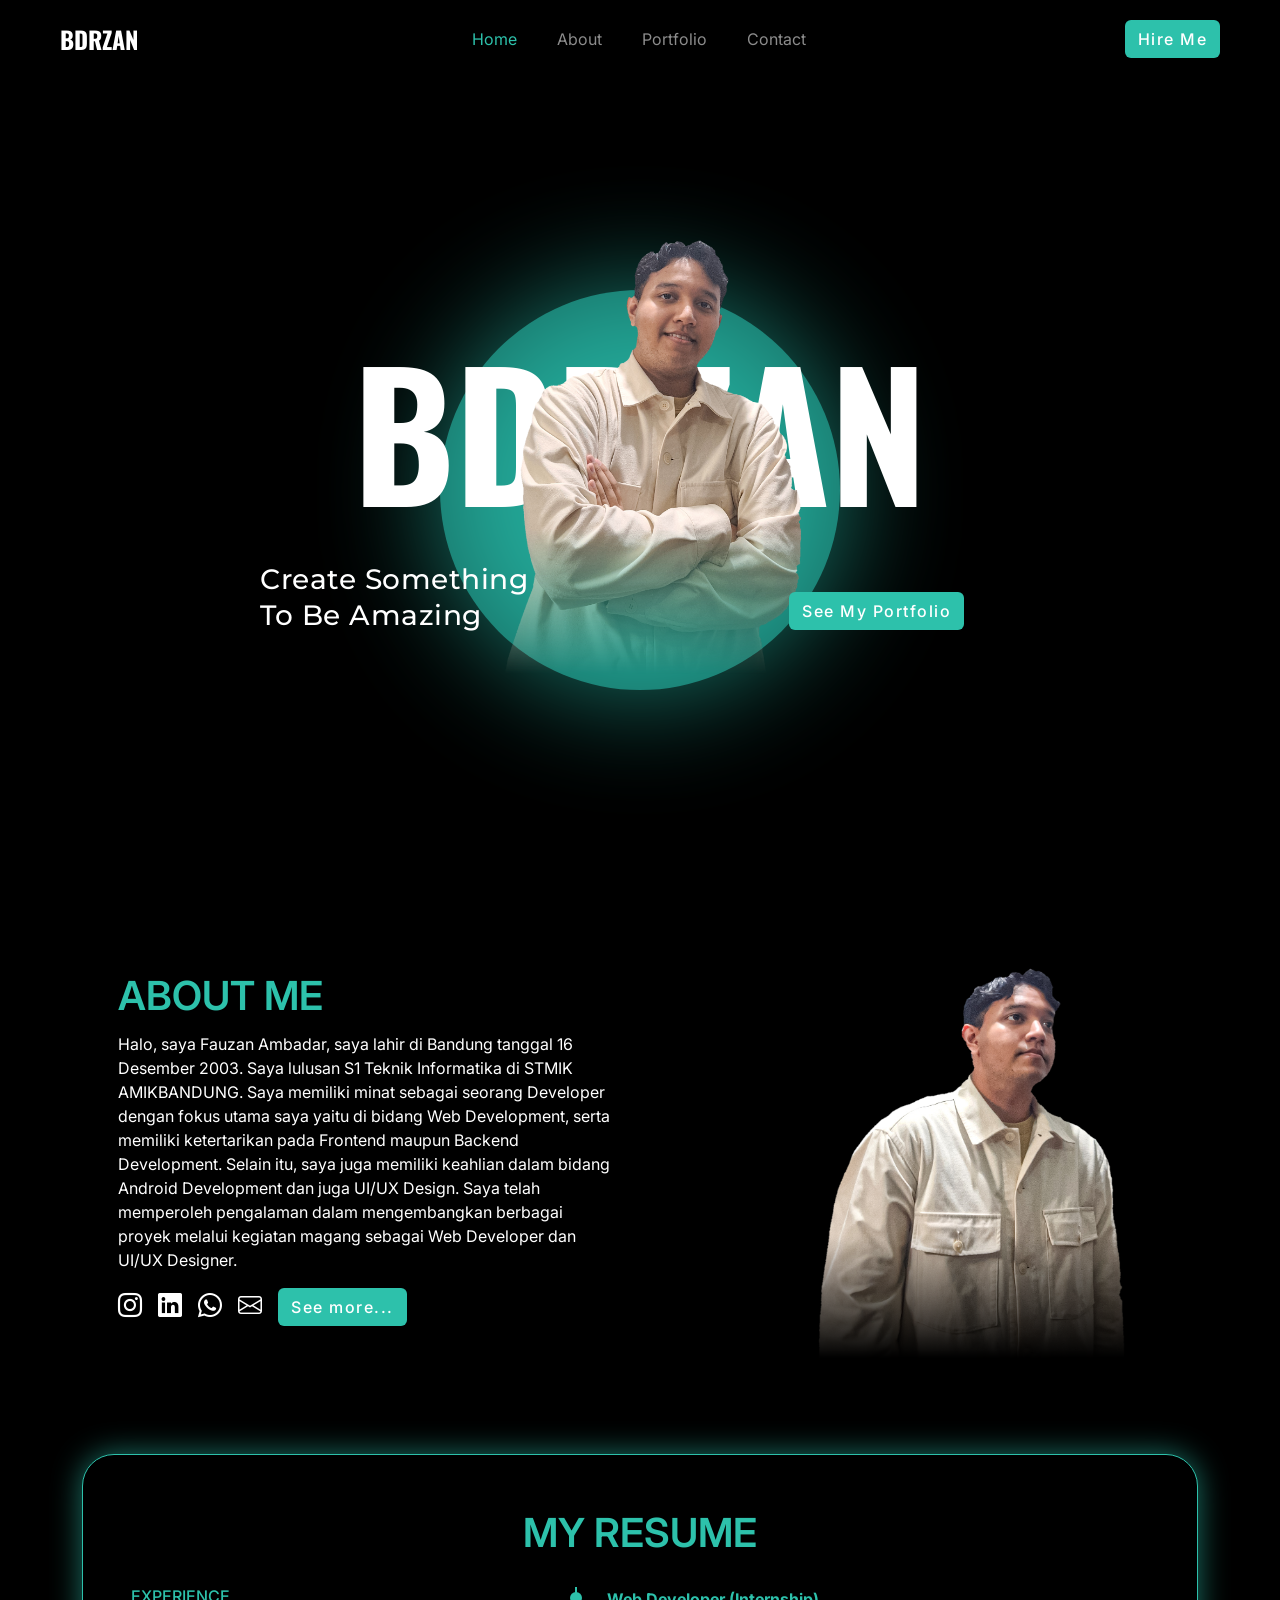
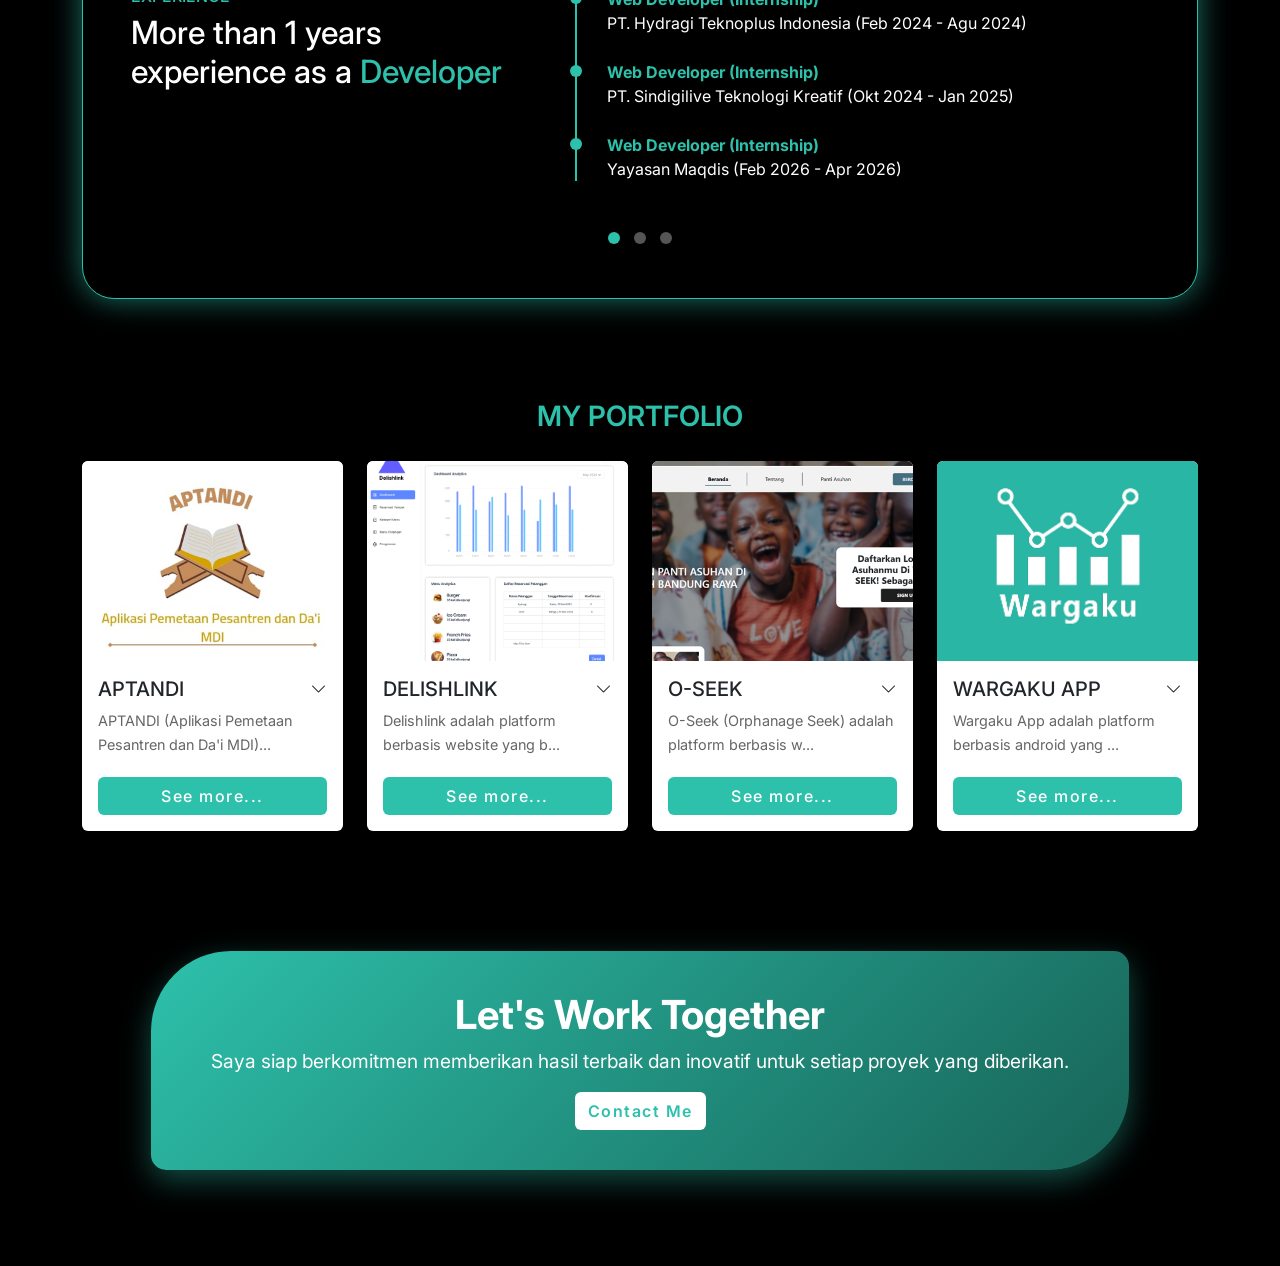
==== index.html @ 65e32401 "Add files via upload" ====
<!DOCTYPE html>
<html lang="en">
<head>
    <meta charset="UTF-8">
    <meta name="viewport" content="width=device-width, initial-scale=1.0">
    <title>BDRZAN - Portfolio Fauzan Ambadar</title>
    <link href="https://cdn.jsdelivr.net/npm/bootstrap@5.3.8/dist/css/bootstrap.min.css" rel="stylesheet" integrity="sha384-sRIl4kxILFvY47J16cr9ZwB07vP4J8+LH7qKQnuqkuIAvNWLzeN8tE5YBujZqJLB" crossorigin="anonymous">
    <link rel="preconnect" href="https://fonts.googleapis.com">
    <link rel="preconnect" href="https://fonts.gstatic.com" crossorigin>
    <link href="https://fonts.googleapis.com/css2?family=Inter:ital,opsz,wght@0,14..32,100..900;1,14..32,100..900&family=Montserrat:ital,wght@0,100..900;1,100..900&family=Oswald:wght@200..700&display=swap" rel="stylesheet">
    <link rel="stylesheet" href="https://cdn.jsdelivr.net/npm/bootstrap-icons@1.13.1/font/bootstrap-icons.min.css">
    <link rel="stylesheet" href="./css/style.css">
</head>
<body data-bs-spy="scroll" data-bs-target="#navRes">
    <!-- NAVBAR -->
    <nav class="navbar navbar-expand-lg navbar-dark w-100 fixed-top bg-black shadow-sm">
        <div class="container-fluid my-2">
            <a class="navbar-brand fs-4 ms-lg-5 fw-bold" href="#">BDRZAN</a>

            <button class="navbar-toggler" type="button" data-bs-toggle="collapse" data-bs-target="#navRes">
                <span class="navbar-toggler-icon"></span>
            </button>

            <div class="collapse navbar-collapse" id="navRes">
                <ul class="navbar-nav mx-auto mb-2 mb-lg-0 gap-lg-4">
                    <li class="nav-item">
                        <a class="nav-link" aria-current="page" href="#home">Home</a>
                    </li>
                    <li class="nav-item">
                        <a class="nav-link" href="#about">About</a>
                    </li>
                    <li class="nav-item">
                        <a class="nav-link" href="#portfolio">Portfolio</a>
                    </li>
                    <li class="nav-item">
                        <a class="nav-link" href="#contact">Contact</a>
                    </li>
                </ul>

                <a class="btn btn-aksen me-lg-5 fw-medium" href="https://mail.google.com/mail/?view=cm&fs=1&to=fauzanambadar12@gmail.com" target="_blank" role="button">Hire Me</a>
            </div>
        </div>
    </nav>

    <!-- HOME PAGE -->
    <section id="home" class="container-fluid min-vh-100 d-flex align-items-center justify-content-center overflow-hidden py-5">

        <div class="hero-content position-relative">
            <span class="circle-text fw-bold text-white display-1 position-absolute">BDRZAN</span>

            <img src="assets/image/profile1.png" alt="profile" class="profile-img img-fluid position-relative">

            <p class="tagline fw-medium text-white position-absolute">
                Create Something<br>To Be Amazing
            </p>

            <a class="btn btn-aksen fw-medium text-white btn-port position-absolute me-3" href="#portfolio" role="button">See My Portfolio</a>
        </div>

    </section>

    <!-- ABOUT PAGE -->
    <section id="about" class="container py-5">
        <div class="row align-items-center">

            <div class="col-lg-7 col-md-5 ps-lg-5 px-4 px-lg-0">
                <h1 class="pt-3 pb-1 fw-semibold text-aksen">ABOUT ME</h1>
                <p class="about-description text-white">Halo, saya Fauzan Ambadar, saya lahir di Bandung tanggal 16 Desember 2003. Saya lulusan S1 Teknik Informatika di STMIK AMIKBANDUNG. Saya memiliki minat sebagai seorang Developer dengan fokus utama saya yaitu di bidang Web Development, serta memiliki ketertarikan pada Frontend maupun Backend Development. Selain itu, saya juga memiliki keahlian dalam bidang Android Development dan juga UI/UX Design. Saya telah memperoleh pengalaman dalam mengembangkan berbagai proyek melalui kegiatan magang sebagai Web Developer dan UI/UX Designer. </p>

                <div class="d-flex gap-3 mb-4">
                    <a href="https://www.instagram.com/bdr_zan16/" target="_blank" class="social-icon">
                        <i class="bi bi-instagram"></i>
                    </a>
                    <a href="https://www.linkedin.com/in/fauzanambadar" target="_blank" class="social-icon">
                        <i class="bi bi-linkedin"></i>
                    </a>
                    <a href="https://wa.me/6289513808029" target="_blank" class="social-icon">
                        <i class="bi bi-whatsapp"></i>
                    </a>
                    <a href="https://mail.google.com/mail/?view=cm&fs=1&to=fauzanambadar12@gmail.com" target="_blank" class="social-icon">
                        <i class="bi bi-envelope"></i>
                    </a>
                    <a class="btn btn-aksen fw-medium text-white" href="#resume" role="button">See more...</a>
                </div>
            </div>

            <div class="col-lg-5 col-md-7 d-none d-lg-block d-md-block text-center rounded-circle img-about">
                <img src="assets/image/profile2.png" alt="profile" class="img-fluid about-img">
            </div>

        </div>
    </section>

    <!-- RESUME PAGE -->
    <section id="resume" class="container py-5">
        <div class="hero-resume border border-1 border-aksen rounded-5 p-5">

            <div class="row mb-4">
                <div class="col-12 text-center">
                    <div class="fw-semibold text-aksen fs-1">MY RESUME</div>
                </div>
            </div>

            <div class="slider-container overflow-hidden">
                <div id="slider-wrapper" class="slider-wrapper d-flex">
                </div>
            </div>

            <div class="slider-dots">
                <span class="dot active"></span>
                <span class="dot"></span>
                <span class="dot"></span>
            </div>

        </div>
    </section>

    <!-- PORTFOLIO PAGE -->
    <section id="portfolio" class="container py-5">
        <div class="row mb-4">
            <div class="col-12 text-center">
                <div class="fw-semibold text-aksen fs-3">MY PORTFOLIO</div>
            </div>
        </div>
        <div id="portfolio-container" class="row justify-content-center gap-lg-0 gap-4"></div>
    </section>

    <!-- CONTACT PAGE -->
    <section id="contact" class="container py-5">
        <div class="d-flex justify-content-center align-items-center pb-5 px-1">
            <div class="contact-banner">
                <h1 class="fw-bold">Let's Work Together</h1>
                <p>Saya siap berkomitmen memberikan hasil terbaik dan inovatif untuk setiap proyek yang diberikan. </p>
                <a href="https://mail.google.com/mail/?view=cm&fs=1&to=fauzanambadar12@gmail.com" class="btn btn-contact fw-semibold" target="_blank">Contact Me</a>
            </div>
        </div>
    </section>

</body>
</html>

<script src="./js/script.js"></script>
<script src="https://cdn.jsdelivr.net/npm/bootstrap@5.3.0/dist/js/bootstrap.bundle.min.js"></script>
---- css/style.css ----
/* ================= UNIVERSAL =================== */
* {
    font-family: 'inter', sans-serif;
}

html {
  scroll-behavior: smooth;
}

body {
    background-color: black;
}

section {
  scroll-margin-top: 80px; 
}

.btn {
    transition: 0.3s;
}

.btn-aksen {
    background-color: #2DC1AB;
    color: white;
    position: relative;
    letter-spacing: 1.5px;
}

.btn-aksen:hover {
    transform: translateY(-2px);
    box-shadow: 0 5px 20px rgba(45, 212, 191, 0.4);
    color: white !important;
    background-color: #176357;
}

.btn-aksen:active {
    background-color: transparent !important;
    color: #2DC1AB !important;
    border: 1px solid #2DC1AB;
}

.text-aksen {
    color: #2DC1AB;
}

/* ==================== NAVBAR ===================== */
.navbar-brand {
    font-family: "Oswald", sans-serif;
}

.nav-link {
  transition: color 0.3s ease;
}

.navbar-nav .nav-link.active {
    color: #2DC1AB;
}

.bg-black {
    background-color: #000;
}

/* ==================== HOME PAGE ===================== */
.hero-content {
    width: 400px; 
    height: 400px;
    display: flex;
    align-items: center;
    justify-content: center;
    position: absolute;
    top: 0;
    left: 0;
    transform: translate(0, 10%);
}

.hero-content::before {
    content: "";
    position: absolute;
    width: 400px;
    height: 400px;
    background-color: #2dd4bf;
    border-radius: 50%;
    opacity: 0.5;
    z-index: 0;
}

.hero-content::after {
    content: "";
    position: absolute;
    width: 400px;
    height: 400px;
    background-color: #2dd4bf;
    border-radius: 50%;
    filter: blur(60px);
    opacity: 0.6;
    z-index: -1;
}

.profile-img {
    z-index: 2;
    max-height: 65vh;
    position: absolute;
    transform: translate(15%, -12%);
    -webkit-mask-image: linear-gradient(to top, rgba(0,0,0,0) 0%, rgba(0,0,0,1) 30%);
    mask-image: linear-gradient(to top, rgba(0,0,0,0) 0%, rgba(0,0,0,1) 30%);
}

.circle-text {
    z-index: 1;
    font-family: "Oswald", sans-serif;
    font-size: 13.5vw;
    top: 35%;
    left: 50%;
    transform: translate(-50%, -50%);
}

.tagline {
    font-size: 2.2vw;
    line-height: 1.3;
    letter-spacing: 0.5px;
    font-family: "Montserrat", sans-serif;
    bottom: 10%;
    left: -45%;
    z-index: 3;
    text-align: left;
}

.btn-port {
    bottom: 15%;
    right: -35%;
    z-index: 3;
}

/* ==================== HOME PAGE [RESPONSIVE MOBILE] ===================== */
@media (max-width: 1024px) {
    .hero-content {
        width: 350px; 
        height: 350px;
    }

    .hero-content::before {
        width: 350px;
        height: 350px;
    }

    .hero-content::after {
        width: 350px;
        height: 350px;
    }

    .profile-img {
        max-height: 64vh;
    }

    .tagline {
        font-size: 2.5vw;
        left: -40%;
    }

    .circle-text {
        font-size: 16vw;
        top: 30%;
    }

    .btn-port {
        right: -45%;
    }
}

@media (max-width: 768px) {
    .hero-content {
        width: 350px; 
        height: 350px;
    }

    .hero-content::before {
        width: 350px;
        height: 350px;
    }

    .hero-content::after {
        width: 350px;
        height: 350px;
    }

    .profile-img {
        max-height: 64vh;
    }

    .tagline {
        font-size: 3.2vw;
        left: -40%;
    }

    .circle-text {
        font-size: 20vw;
        top: 30%;
    }
}

@media (max-width: 636px) {
    .hero-content {
        width: 350px; 
        height: 350px;
    }

    .hero-content::before {
        width: 350px;
        height: 350px;
    }

    .hero-content::after {
        width: 350px;
        height: 350px;
    }

    .circle-text {
        font-size: 25vw;
    }

    .tagline {
        font-size: 4vw;
        left: -25%;
    }

    .btn-port {
        bottom: -12%;
        right: -25%;
    }
}

@media (max-width: 528px) {
    .hero-content {
        width: 300px; 
        height: 300px;
    }

    .hero-content::before {
        width: 300px;
        height: 300px;
    }

    .hero-content::after {
        width: 300px;
        height: 300px;
    }

    .circle-text {
        font-size: 28vw;
    }

    .profile-img {
        max-height: 58vh;
    }

    .tagline {
        font-size: 4vw;
        left: -26%;
    }

    .btn-port {
        bottom: -20%;
        right: -25%;
    }
}

@media (max-width: 480px) {
    .hero-content {
        width: 270px; 
        height: 270px;
    }

    .hero-content::before {
        width: 270px;
        height: 270px;
    }

    .hero-content::after {
        width: 270px;
        height: 270px;
    }

    .circle-text {
        font-size: 28vw;
    }

    .profile-img {
        max-height: 52vh;
    }

    .tagline {
        font-size: 4vw;
        left: -15%;
    }

    .btn-port {
        bottom: -30%;
        right: -20%;
    }
}

@media (max-width: 360px) {
    .hero-content {
        width: 270px; 
        height: 270px;
    }

    .hero-content::before {
        width: 270px;
        height: 270px;
    }

    .hero-content::after {
        width: 270px;
        height: 270px;
    }

    .circle-text {
        font-size: 28vw;
    }

    .profile-img {
        max-height: 52vh;
    }

    .tagline {
        font-size: 4vw;
        left: -10%;
    }

    .btn-port {
        bottom: -30%;
        right: -10%;
    }
}


/* ==================== ABOUT PAGE ===================== */
.about-text {
    position: relative;
    left: 0;
    transform: translateX(-30%);
}

.about-description {
    max-width: 500px;
}

.about-img {
    height: 410px;
    width: 350px;
    -webkit-mask-image: linear-gradient(to top, rgba(0,0,0,0) 0%, rgba(0,0,0,1) 30%);
    mask-image: linear-gradient(to top, rgba(0,0,0,0) 0%, rgba(0,0,0,1) 30%);
}

.social-icon {
    text-decoration: none;
    font-size: 24px;
    color: white;
    transition: 0.3s;
}

.social-icon:hover {
    color: #2DC1AB;
}

/* ==================== RESUME PAGE ===================== */
.hero-resume {
    background-color: #000;
}

.border-aksen {
    border-color: #2DC1AB !important;
    box-shadow: 0 0 30px rgb(45, 193, 171, 0.6);
}

.slider-container {
    transition: height 0.4s ease-in-out;
    align-items: flex-start;
}

.slider-wrapper {
    display: flex;
    align-items: flex-start;
    transition: transform 0.5s ease-in-out;
    width: 100%;
}

.slide {
    width: 100%;
    flex-shrink: 0;
}

.timeline {
    list-style: none;
    padding-left: 30px;
    border-left: 2px solid #2DC1AB;
    margin-left: 10px;
}

.timeline li {
    margin-bottom: 25px;
    position: relative;
}

.timeline li::before {
    content: "";
    position: absolute;
    left: -37px; 
    top: 5px;
    width: 12px;
    height: 12px;
    background: #2DC1AB;
    border-radius: 50%;
    z-index: 1;
}

.slider-dots {
    text-align: center;
    margin-top: 20px;
}

.dot {
    height: 12px;
    width: 12px;
    margin: 0 5px;
    background-color: #555;
    border-radius: 50%;
    display: inline-block;
    cursor: pointer;
}

.dot.active {
    background-color: #2DC1AB;
}

/* ==================== PORTFOLIO PAGE ===================== */
.img-container {
    height: 200px;
    overflow: hidden;
}

.img-port {
    border-top-left-radius: inherit; 
    border-top-right-radius: inherit;
}

.card-img-top {
    height: 200px;
    object-fit: cover;
    width: 100%;
}

.card {
    transition: transform 0.3s ease;
}

.card:hover {
    transform: translateY(-10px);
    box-shadow: 0 10px 30px rgb(45, 193, 171, 0.4) !important;
}

.card-text {
    display: -webkit-box;
    -webkit-box-orient: vertical;
    overflow: hidden;
    font-size: 0.9rem;
    line-height: 1.5rem;
    color: #666;
}

.toggle-icon {
    transition: transform 0.3s ease;
}

[aria-expanded="true"] .toggle-icon {
    transform: rotate(180deg);
}

/* ==================== CONTACT PAGE ===================== */
.contact-banner {
    width: fit-content;
    padding: 40px 60px;
    background: linear-gradient(135deg, #2DC1AB 0%, #176357 100%);
    border-radius: 80px 15px 80px 15px;
    color: white;
    text-align: center;
    box-shadow: 0 10px 30px rgb(45, 193, 171, 0.4);
}

.contact-banner h2 {
    margin-bottom: 10px;
}

.contact-banner p {
    font-size: 1.2rem;
}

.btn-contact {
    background-color: white;
    color: #2DC1AB;
    position: relative;
    letter-spacing: 1.5px;
}

.btn-contact:hover {
    transform: translateY(-2px);
    box-shadow: 0 5px 20px rgba(45, 212, 191, 0.4);
    color: white !important;
    background-color: #176357;
}

.btn-contact:active {
    background-color: transparent !important;
    color: white !important;
    border: 1px solid white;
}
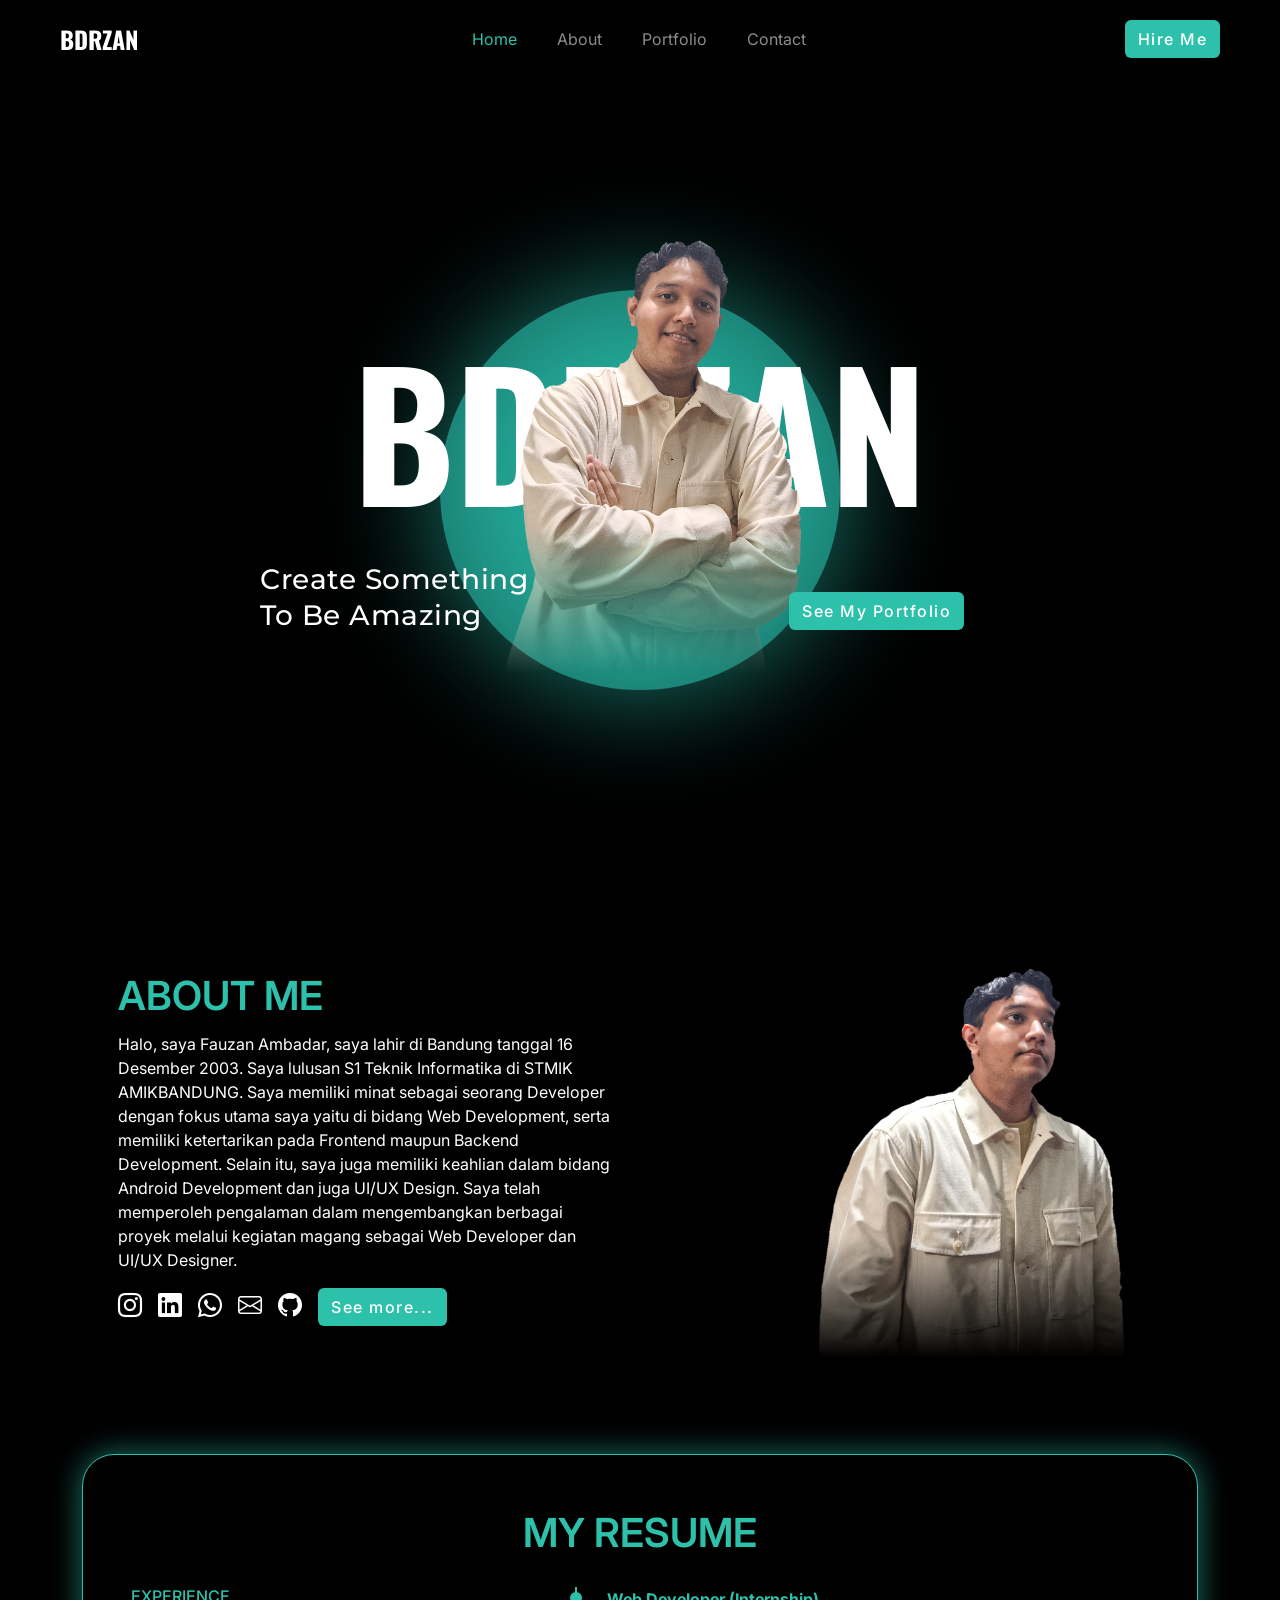
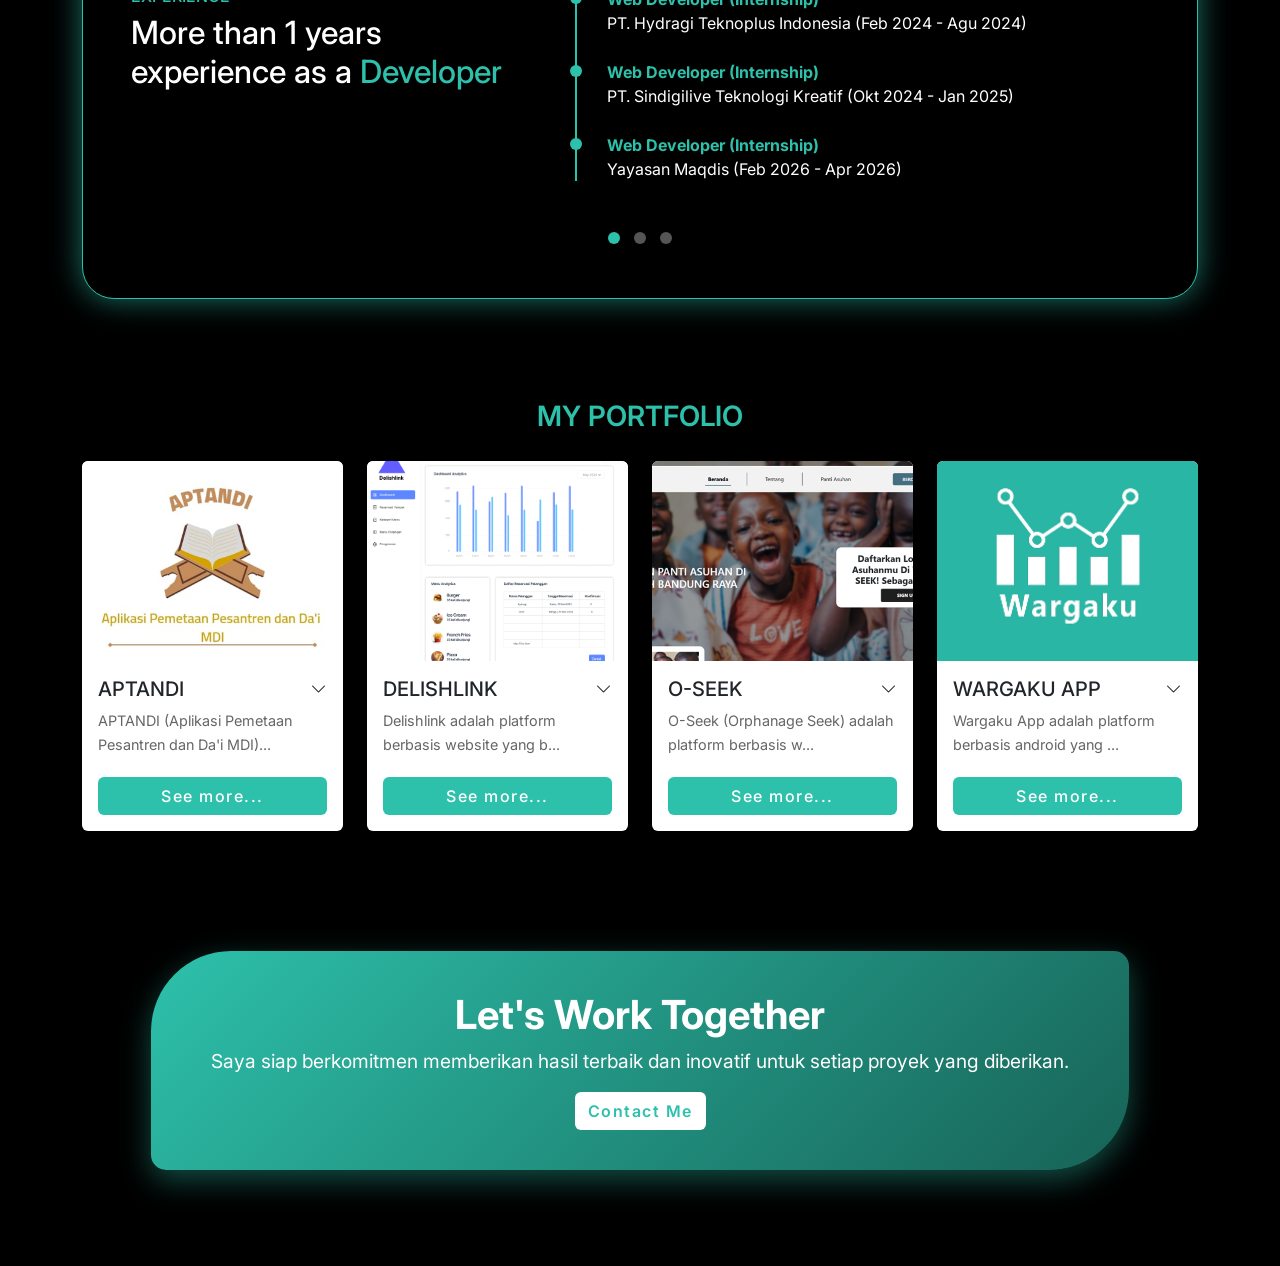
==== commit b7e9eff4: "Add files via upload" ====
--- a/index.html
+++ b/index.html
@@ -80,6 +80,9 @@
                     <a href="https://mail.google.com/mail/?view=cm&fs=1&to=fauzanambadar12@gmail.com" target="_blank" class="social-icon">
                         <i class="bi bi-envelope"></i>
                     </a>
+                    <a href="https://github.com/bdrzan16" target="_blank" class="social-icon">
+                        <i class="bi bi-github"></i>
+                    </a>
                     <a class="btn btn-aksen fw-medium text-white" href="#resume" role="button">See more...</a>
                 </div>
             </div>
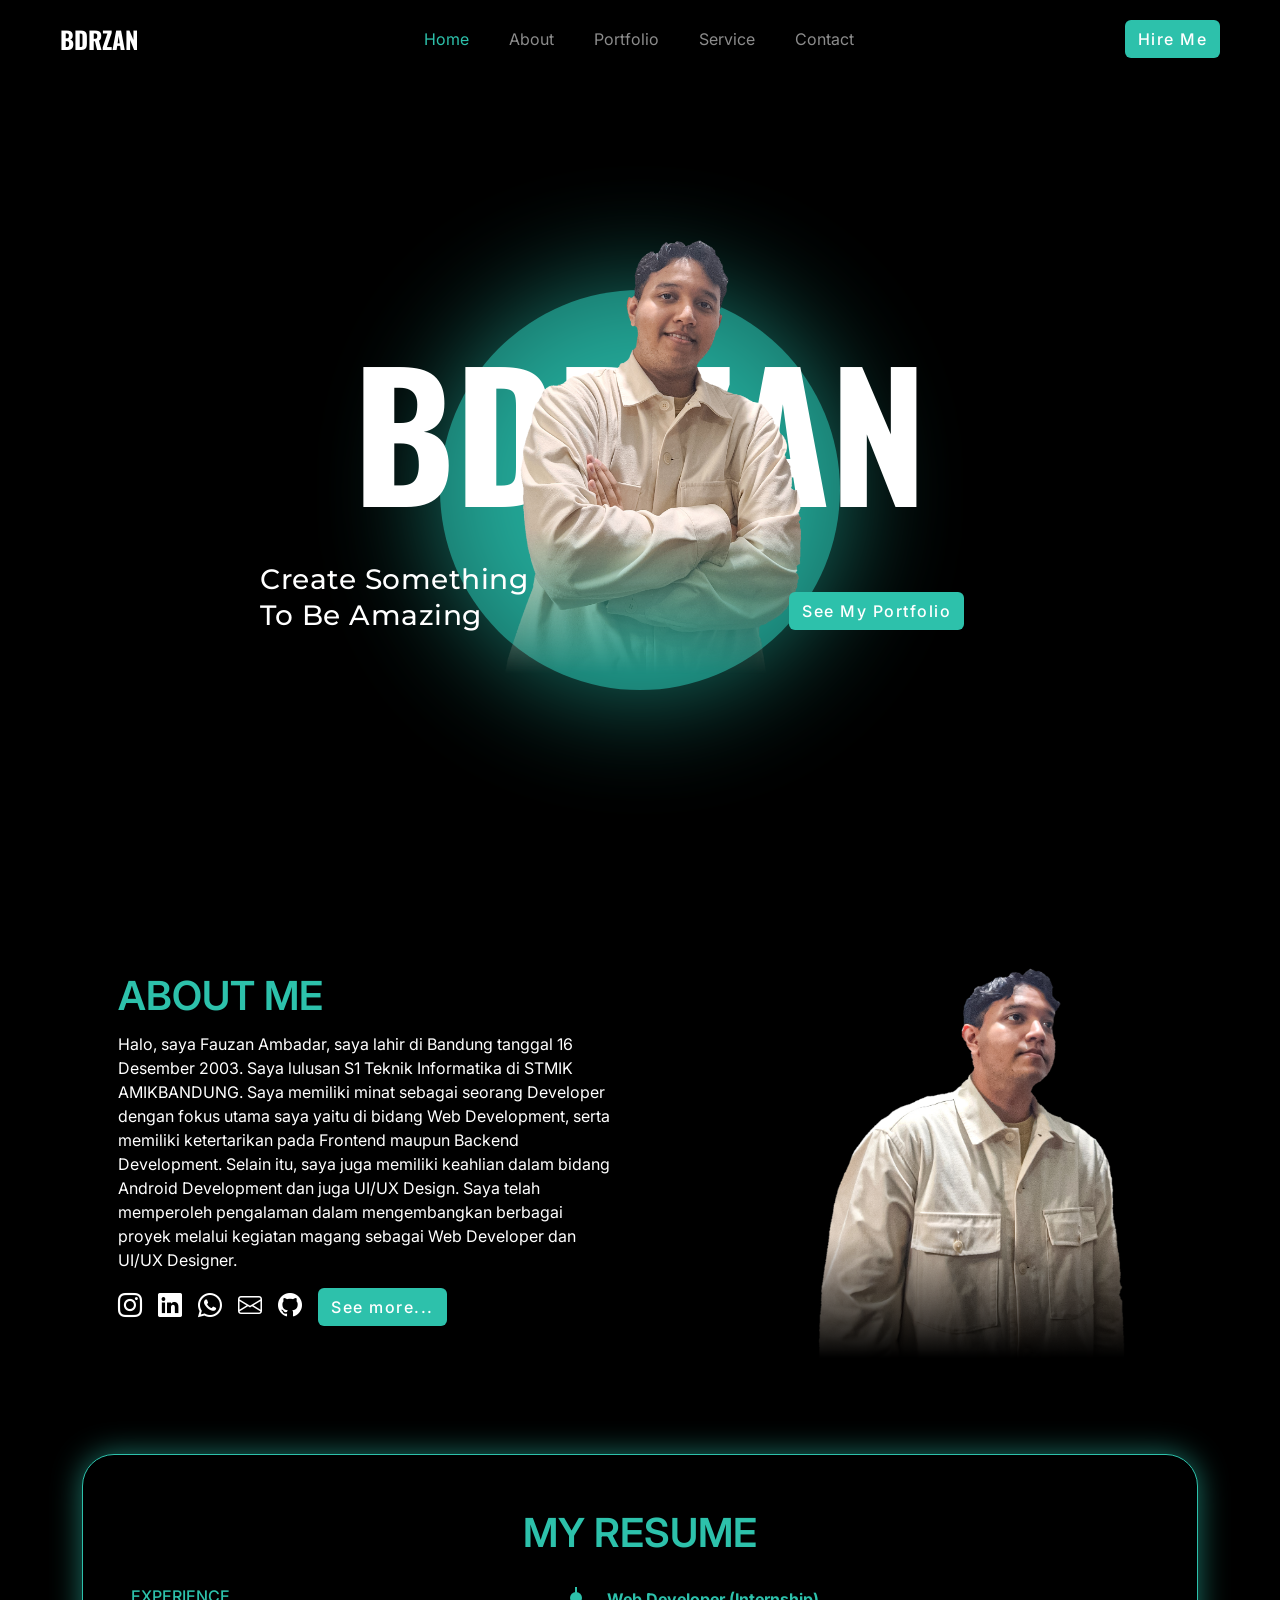
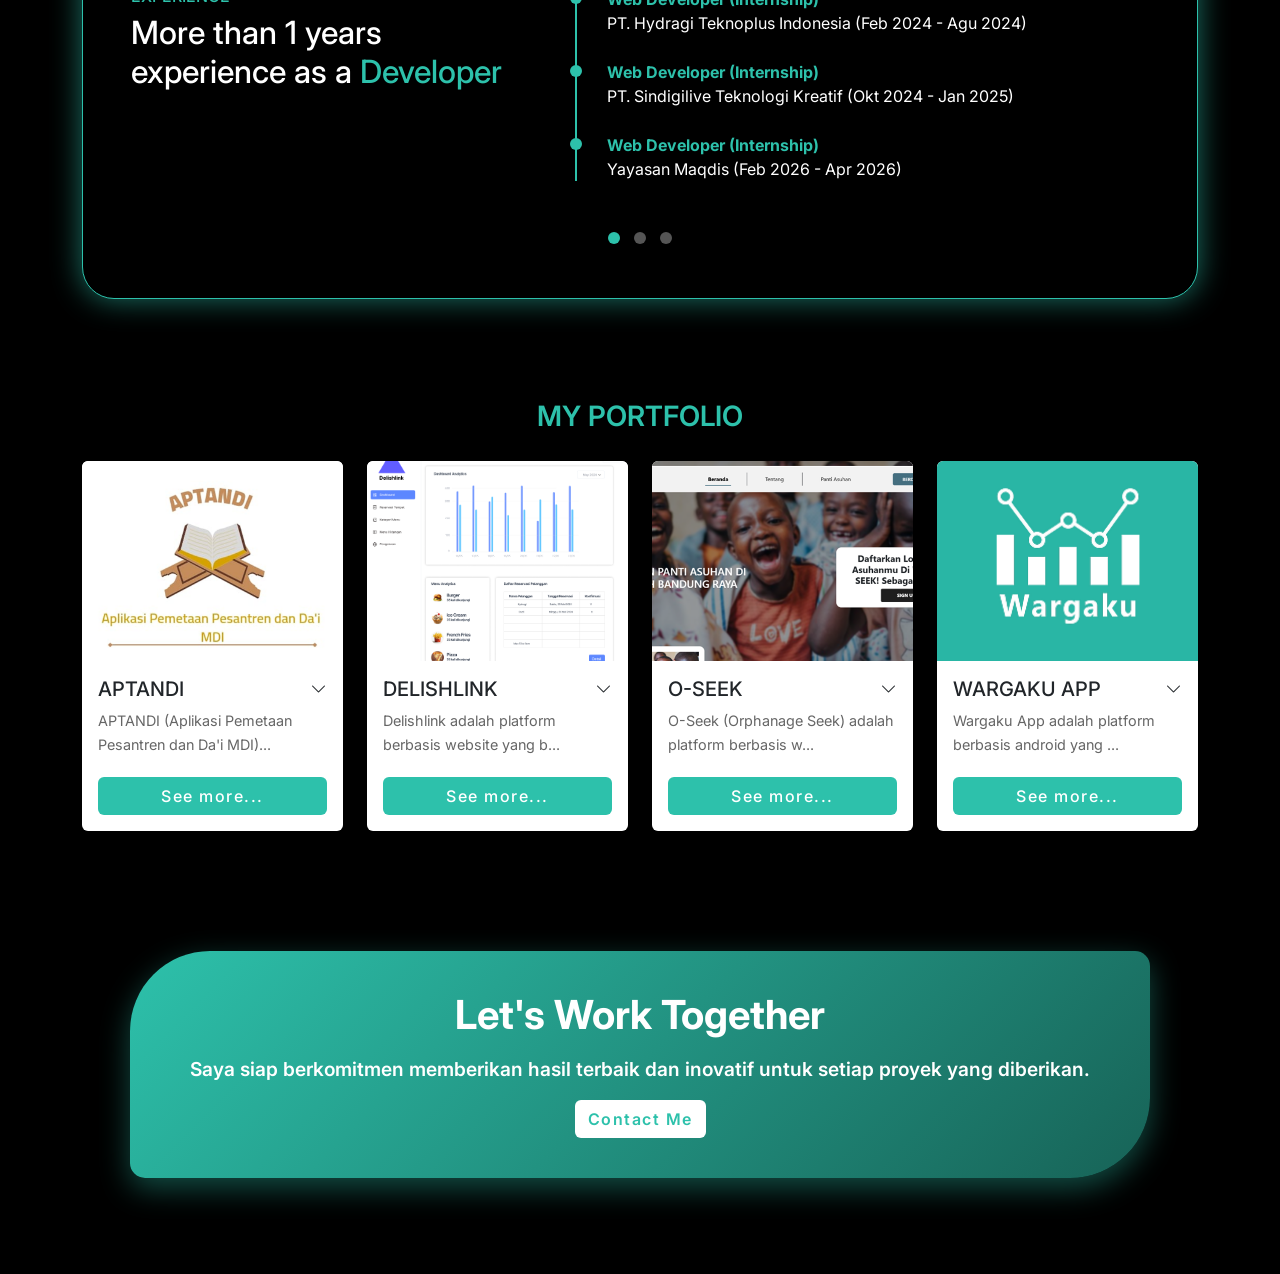
==== commit 964834a7: "Add files via upload Update index page" ====
--- a/index.html
+++ b/index.html
@@ -33,17 +33,20 @@
                         <a class="nav-link" href="#portfolio">Portfolio</a>
                     </li>
                     <li class="nav-item">
+                        <a class="nav-link" href="#service">Service</a>
+                    </li>
+                    <li class="nav-item">
                         <a class="nav-link" href="#contact">Contact</a>
                     </li>
                 </ul>
 
-                <a class="btn btn-aksen me-lg-5 fw-medium" href="https://mail.google.com/mail/?view=cm&fs=1&to=fauzanambadar12@gmail.com" target="_blank" role="button">Hire Me</a>
+                <a class="btn btn-aksen me-lg-5 fw-medium" href="https://wa.me/6289513808029" target="_blank" role="button">Hire Me</a>
             </div>
         </div>
     </nav>
 
     <!-- HOME PAGE -->
-    <section id="home" class="container-fluid min-vh-100 d-flex align-items-center justify-content-center overflow-hidden py-5">
+    <section id="home" class="container-fluid min-vh-100 d-flex align-items-center justify-content-center overflow-hidden">
 
         <div class="hero-content position-relative">
             <span class="circle-text fw-bold text-white display-1 position-absolute">BDRZAN</span>
@@ -132,9 +135,9 @@
     <section id="contact" class="container py-5">
         <div class="d-flex justify-content-center align-items-center pb-5 px-1">
             <div class="contact-banner">
-                <h1 class="fw-bold">Let's Work Together</h1>
-                <p>Saya siap berkomitmen memberikan hasil terbaik dan inovatif untuk setiap proyek yang diberikan. </p>
-                <a href="https://mail.google.com/mail/?view=cm&fs=1&to=fauzanambadar12@gmail.com" class="btn btn-contact fw-semibold" target="_blank">Contact Me</a>
+                <h1 class="fw-bold mb-3">Let's Work Together</h1>
+                <p class="fw-semibold mb-3"> Saya siap berkomitmen memberikan hasil terbaik dan inovatif untuk setiap proyek yang diberikan. </p>
+                <a href="https://wa.me/6289513808029" class="btn btn-contact fw-semibold" target="_blank">Contact Me</a>
             </div>
         </div>
     </section>
